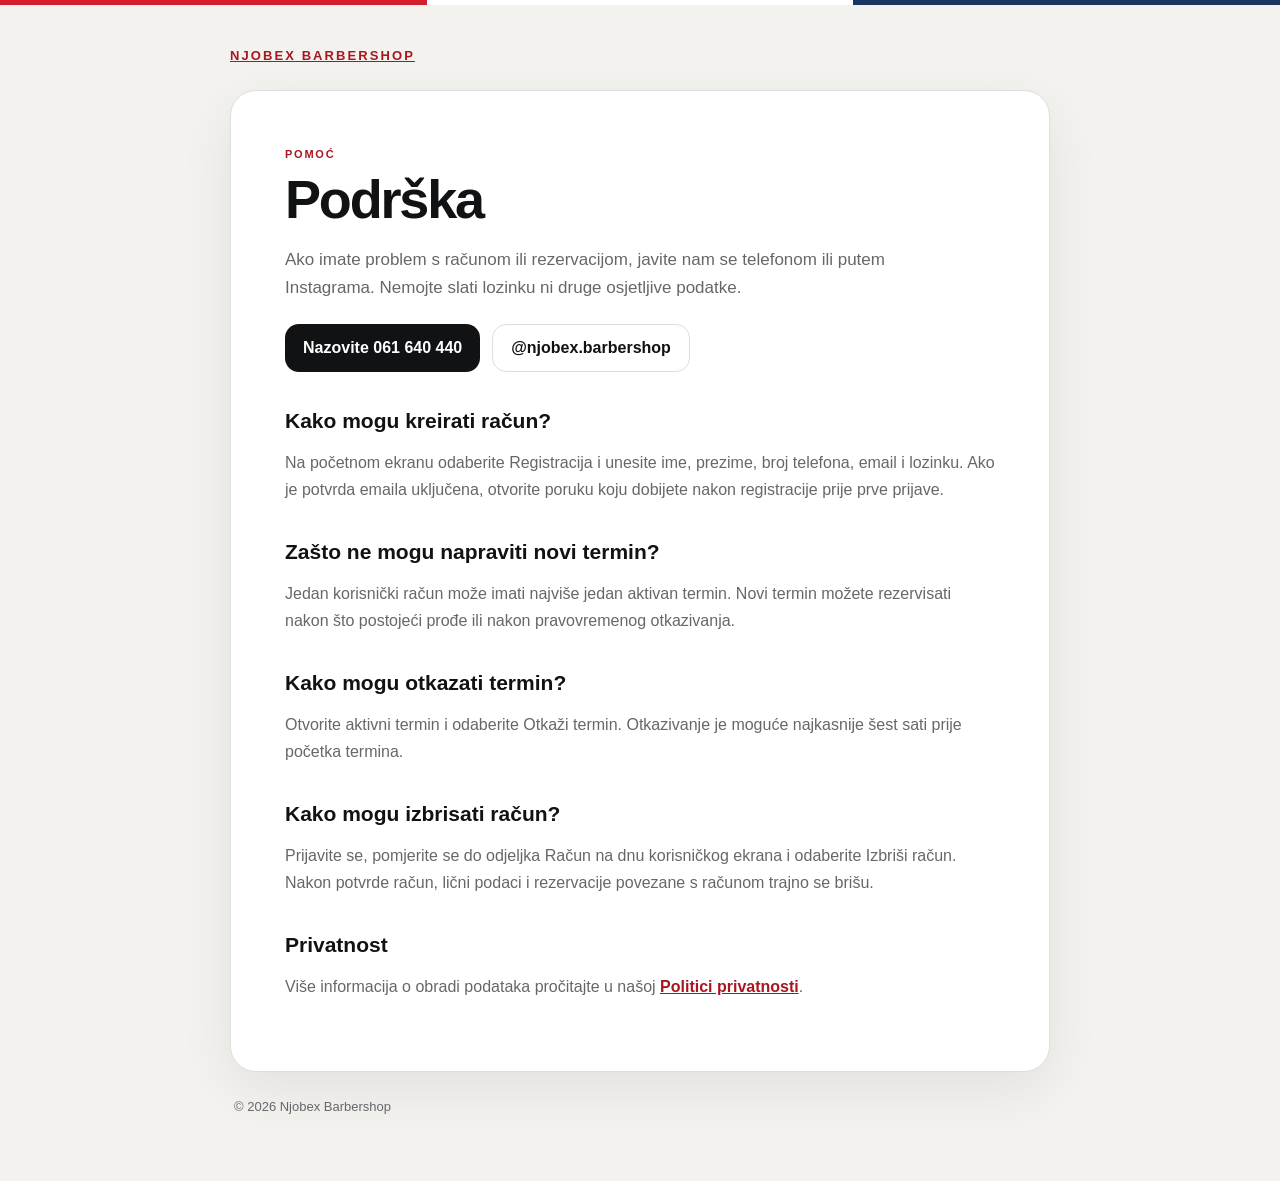
==== docs/support.html @ de7d333f "Add privacy policy and support pages" ====
<!doctype html>
<html lang="bs">
  <head>
    <meta charset="utf-8" />
    <meta name="viewport" content="width=device-width, initial-scale=1" />
    <meta name="description" content="Podrška za aplikaciju Njobex Barbershop." />
    <title>Podrška — Njobex Barbershop</title>
    <link rel="stylesheet" href="styles.css" />
  </head>
  <body>
    <div class="stripe"></div>
    <main class="page">
      <div class="brand"><a href="index.html">Njobex Barbershop</a></div>
      <article class="card">
        <p class="eyebrow">Pomoć</p>
        <h1>Podrška</h1>
        <p class="lead">
          Ako imate problem s računom ili rezervacijom, javite nam se telefonom ili putem
          Instagrama. Nemojte slati lozinku ni druge osjetljive podatke.
        </p>

        <div class="contact">
          <a class="button" href="tel:+38761640440">Nazovite 061 640 440</a>
          <a class="button secondary" href="https://www.instagram.com/njobex.barbershop/">
            @njobex.barbershop
          </a>
        </div>

        <h2>Kako mogu kreirati račun?</h2>
        <p>
          Na početnom ekranu odaberite Registracija i unesite ime, prezime, broj telefona,
          email i lozinku. Ako je potvrda emaila uključena, otvorite poruku koju dobijete
          nakon registracije prije prve prijave.
        </p>

        <h2>Zašto ne mogu napraviti novi termin?</h2>
        <p>
          Jedan korisnički račun može imati najviše jedan aktivan termin. Novi termin možete
          rezervisati nakon što postojeći prođe ili nakon pravovremenog otkazivanja.
        </p>

        <h2>Kako mogu otkazati termin?</h2>
        <p>
          Otvorite aktivni termin i odaberite Otkaži termin. Otkazivanje je moguće najkasnije
          šest sati prije početka termina.
        </p>

        <h2>Kako mogu izbrisati račun?</h2>
        <p>
          Prijavite se, pomjerite se do odjeljka Račun na dnu korisničkog ekrana i odaberite
          Izbriši račun. Nakon potvrde račun, lični podaci i rezervacije povezane s računom
          trajno se brišu.
        </p>

        <h2>Privatnost</h2>
        <p>
          Više informacija o obradi podataka pročitajte u našoj
          <a href="privacy-policy.html">Politici privatnosti</a>.
        </p>
      </article>
      <footer>© 2026 Njobex Barbershop</footer>
    </main>
  </body>
</html>
---- docs/styles.css ----
:root {
  color-scheme: light;
  --canvas: #f3f2ef;
  --surface: #ffffff;
  --ink: #111214;
  --muted: #66676b;
  --line: #dedee1;
  --red: #d21f2b;
  --red-dark: #a91620;
  --blue: #193661;
}

* {
  box-sizing: border-box;
}

body {
  margin: 0;
  background: var(--canvas);
  color: var(--ink);
  font-family: -apple-system, BlinkMacSystemFont, "Segoe UI", sans-serif;
  line-height: 1.65;
}

a {
  color: var(--red-dark);
  font-weight: 700;
}

.stripe {
  height: 5px;
  background: linear-gradient(90deg, var(--red) 0 33.33%, #fff 33.33% 66.66%, var(--blue) 66.66%);
}

.page {
  width: min(820px, calc(100% - 32px));
  margin: 40px auto;
}

.brand {
  margin-bottom: 24px;
  font-size: 13px;
  font-weight: 900;
  letter-spacing: 0.16em;
  text-transform: uppercase;
}

.card {
  padding: clamp(24px, 6vw, 54px);
  border: 1px solid var(--line);
  border-radius: 26px;
  background: var(--surface);
  box-shadow: 0 18px 55px rgba(17, 18, 20, 0.07);
}

.eyebrow {
  margin: 0 0 6px;
  color: var(--red-dark);
  font-size: 11px;
  font-weight: 900;
  letter-spacing: 0.16em;
  text-transform: uppercase;
}

h1 {
  margin: 0;
  font-size: clamp(34px, 8vw, 54px);
  line-height: 1.08;
  letter-spacing: -0.04em;
}

h2 {
  margin: 36px 0 8px;
  font-size: 21px;
  line-height: 1.25;
}

p,
li {
  color: var(--muted);
}

ul {
  padding-left: 22px;
}

.lead {
  max-width: 650px;
  margin-top: 18px;
  font-size: 17px;
}

.meta {
  margin: 14px 0 0;
  color: var(--muted);
  font-size: 13px;
}

.links {
  display: grid;
  grid-template-columns: repeat(2, minmax(0, 1fr));
  gap: 12px;
  margin-top: 28px;
}

.link-card {
  display: block;
  padding: 20px;
  border: 1px solid var(--line);
  border-radius: 18px;
  color: var(--ink);
  text-decoration: none;
}

.link-card:hover,
.link-card:focus-visible {
  border-color: var(--red);
  outline: none;
}

.link-card span {
  display: block;
  margin-top: 4px;
  color: var(--muted);
  font-size: 13px;
  font-weight: 400;
}

.contact {
  display: flex;
  flex-wrap: wrap;
  gap: 12px;
  margin-top: 22px;
}

.button {
  display: inline-flex;
  min-height: 48px;
  align-items: center;
  padding: 0 18px;
  border-radius: 14px;
  background: var(--ink);
  color: #fff;
  text-decoration: none;
}

.button.secondary {
  border: 1px solid var(--line);
  background: var(--surface);
  color: var(--ink);
}

footer {
  padding: 24px 4px;
  color: var(--muted);
  font-size: 13px;
}

@media (max-width: 600px) {
  .page {
    margin: 22px auto;
  }

  .links {
    grid-template-columns: 1fr;
  }
}
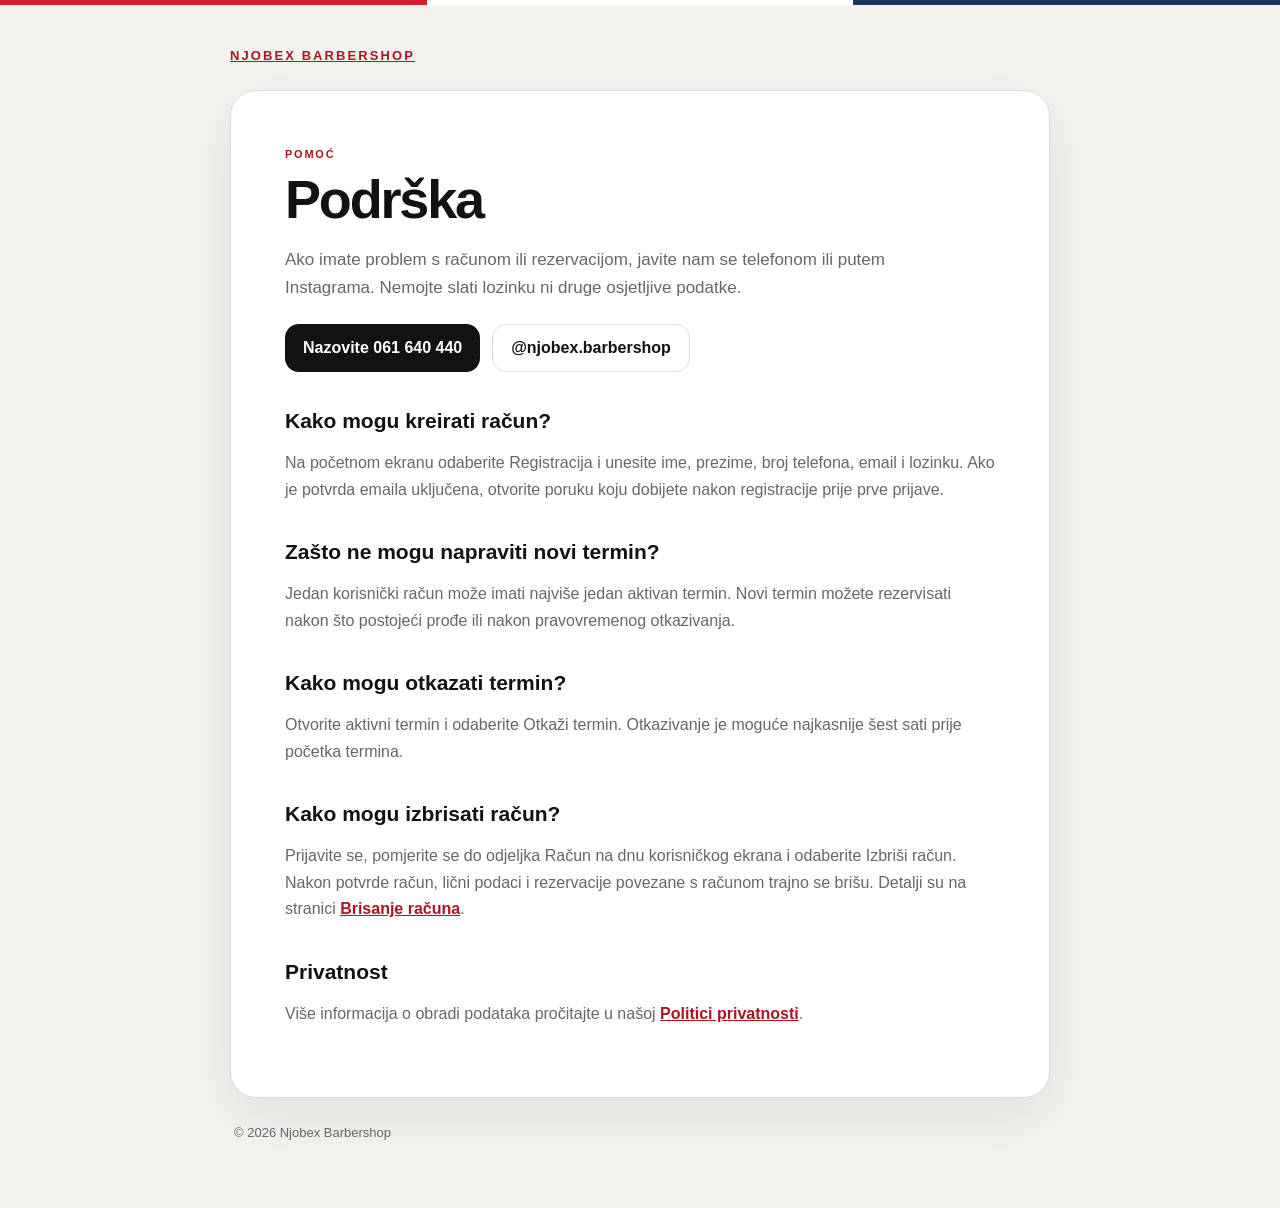
==== commit 495b8b12: "Add account deletion page for Google Play data safety Co-Authored-By: Devin AI <158243242+devin-ai-i" ====
--- a/docs/support.html
+++ b/docs/support.html
@@ -49,7 +49,8 @@
         <p>
           Prijavite se, pomjerite se do odjeljka Račun na dnu korisničkog ekrana i odaberite
           Izbriši račun. Nakon potvrde račun, lični podaci i rezervacije povezane s računom
-          trajno se brišu.
+          trajno se brišu. Detalji su na stranici
+          <a href="delete-account.html">Brisanje računa</a>.
         </p>
 
         <h2>Privatnost</h2>
--- a/docs/styles.css
+++ b/docs/styles.css
@@ -80,7 +80,8 @@
   color: var(--muted);
 }
 
-ul {
+ul,
+ol {
   padding-left: 22px;
 }
 
